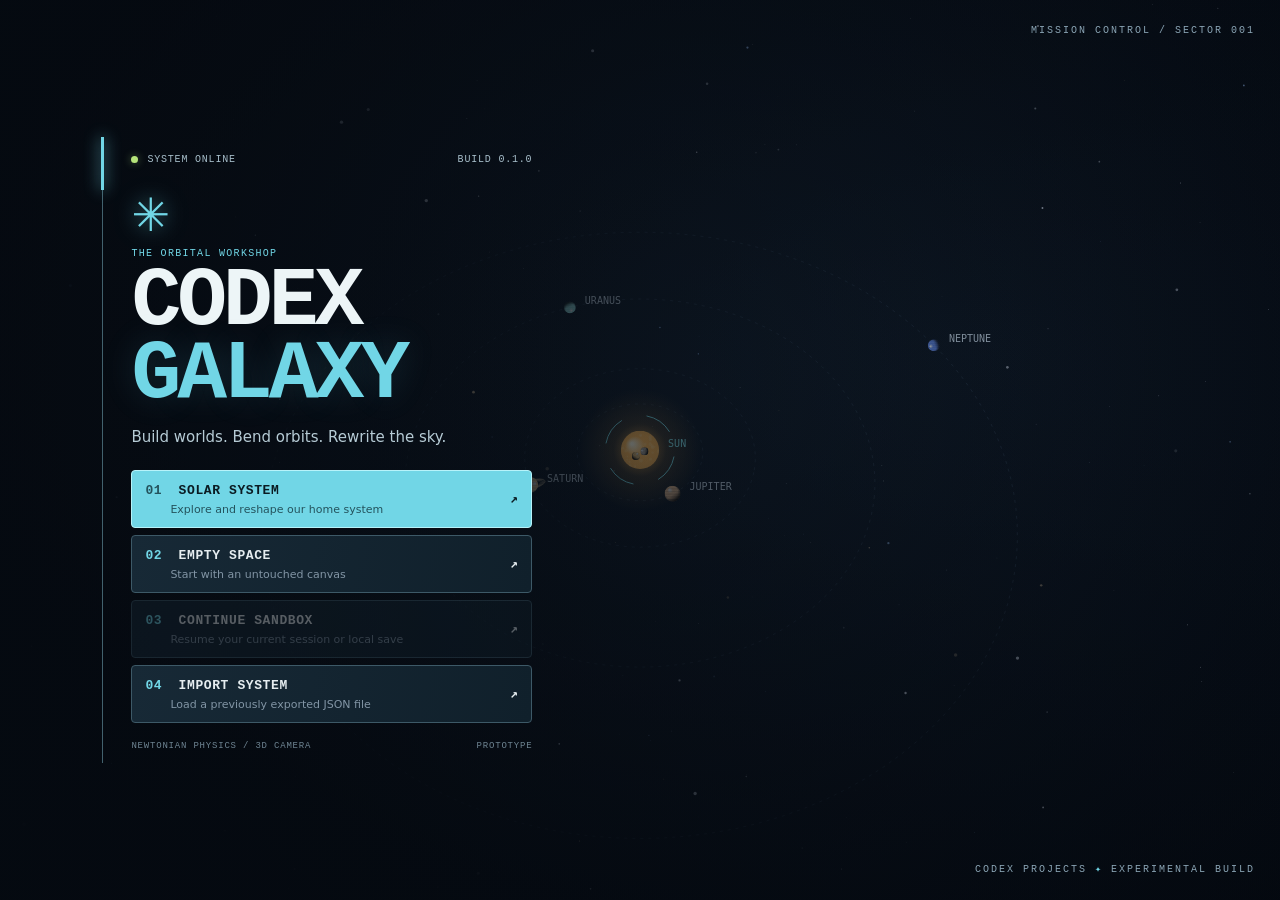
==== index.html @ a79f0681 "Add playable CODEX Galaxy v0.1.0 sandbox and static Pages entry point" ====
<!doctype html><html lang="en"><head><meta charset="utf-8"><meta name="viewport" content="width=device-width,initial-scale=1"><meta name="theme-color" content="#0a111a"><title>CODEX Galaxy — Orbital sandbox</title><link rel="stylesheet" href="style.css"></head><body>
<div id="app">
<canvas id="universe" aria-label="Interactive three-dimensional universe"></canvas>
<header class="topbar"><div class="brand"><span class="brand-mark">✳</span><div><strong>CODEX<span> GALAXY</span></strong><small>ORBITAL SANDBOX // 0.1.0</small></div></div><div class="top-mid"><span class="status-dot"></span><span id="scenarioName">SOL SYSTEM</span><span class="slash">/</span><span id="bodyCount">09 OBJECTS</span></div><div class="top-actions"><button id="saveBtn" title="Save locally">↓ <span>Save</span></button><button id="exportBtn" title="Export system">↗ <span>Export</span></button><button id="menuBtn" title="Main menu">☰</button></div></header>
<aside class="library panel" id="library"><div class="panel-head"><div><span class="eyebrow">01 // CONSTRUCTION</span><h2>Object library</h2></div><button class="icon-btn" id="collapseLibrary" title="Toggle library">−</button></div><div class="library-body"><nav class="categories" id="categories" aria-label="Object categories"></nav><div class="library-content"><div class="search"><span>⌕</span><input id="search" placeholder="Search celestial bodies" aria-label="Search objects"><button id="clearSearch" title="Clear search">×</button></div><div class="section-line"><span id="categoryTitle">ALL OBJECTS</span><span id="catalogCount"></span></div><div id="catalog" class="catalog"></div></div></div><div class="panel-foot"><span class="status-dot amber"></span> SELECT AN OBJECT TO PLACE</div></aside>
<div class="viewtools"><button id="homeView" title="Fit solar system">⌂</button><button id="gridBtn" class="active" title="Toggle orbital reference rings">◎</button><button id="trailsBtn" class="active" title="Toggle trajectory trails">〰</button><button id="labelsBtn" class="active" title="Toggle labels">Aa</button><button id="scaleBtn" title="Switch visual / physical sizes">◉</button></div>
<aside class="inspector panel" id="inspector"><div class="panel-head"><div><span class="eyebrow">02 // TELEMETRY</span><h2>Object inspector</h2></div><button id="closeInspector" class="icon-btn" title="Toggle inspector">−</button></div><div id="inspectorBody"></div><div class="object-list-head"><span>SCENE OBJECTS</span><span id="listCount">09</span></div><div id="objectList" class="object-list"></div></aside>
<div id="placement" class="placement" hidden><span class="status-dot amber"></span><div><strong id="placementTitle">Place object</strong><small>Click the orbital plane · Esc to cancel</small></div><label>Velocity <select id="velocityMode"><option value="orbit">Circular orbit</option><option value="stationary">Stationary</option><option value="relative">Primary velocity</option></select></label><button id="cancelPlace">×</button></div>
<div class="scene-hint"><span class="crosshair">⌖</span> <span id="cameraReadout">CAM / 65 AU</span><span class="slash">/</span> Drag to orbit · Shift+drag to pan · Scroll to zoom</div>
<footer class="timebar panel"><div class="mission"><span class="eyebrow">SIMULATION CLOCK</span><strong id="clock">DAY 0000.00</strong><small id="simStatus">● PAUSED</small></div><div class="time-controls"><button id="pauseBtn" class="play" title="Play or pause (Space)">▶</button><button id="slower" title="Reduce time warp">«</button><div class="warp-display"><small>TIME WARP</small><strong id="warpReadout">10×</strong></div><button id="faster" title="Increase time warp">»</button><div id="warpButtons" class="warp-buttons"></div></div><div class="time-extra"><button id="resetBtn" title="Reset simulation">↺ Reset</button><small id="stepInfo">NEWTONIAN / N-BODY</small></div></footer>
<div id="toast" class="toast" role="status" hidden></div>
<div id="mainMenu" class="overlay"><div class="menu-decor">MISSION CONTROL / SECTOR 001</div><main class="start-card"><div class="start-top"><span class="status-dot"></span> SYSTEM ONLINE <span>BUILD 0.1.0</span></div><div class="start-logo">✳</div><p class="eyebrow">THE ORBITAL WORKSHOP</p><h1>CODEX<br><span>GALAXY</span></h1><p class="tagline">Build worlds. Bend orbits. Rewrite the sky.</p><div class="start-options"><button id="startSolar" class="launch"><span><b>01</b> SOLAR SYSTEM<small>Explore and reshape our home system</small></span><span>↗</span></button><button id="startEmpty"><span><b>02</b> EMPTY SPACE<small>Start with an untouched canvas</small></span><span>↗</span></button><button id="resumeBtn" disabled><span><b>03</b> CONTINUE SANDBOX<small>Resume your current session or local save</small></span><span>↗</span></button><button id="importBtn"><span><b>04</b> IMPORT SYSTEM<small>Load a previously exported JSON file</small></span><span>↗</span></button></div><div class="start-bottom"><span>NEWTONIAN PHYSICS / 3D CAMERA</span><span>PROTOTYPE</span></div></main><div class="menu-footer">CODEX PROJECTS <span>✦</span> EXPERIMENTAL BUILD</div></div>
<div id="loading" class="overlay loading" hidden><div class="loading-card"><span class="eyebrow">CODEX GALAXY / INITIALIZATION</span><h2 id="loadingTitle">Preparing universe</h2><div class="loading-track"><div id="loadingFill"></div></div><div class="loading-meta"><span id="loadingStatus">INITIALIZING</span><strong id="loadingPercent">0%</strong></div></div></div>
<input id="importFile" type="file" accept="application/json,.json" hidden>
</div><script src="physics.js"></script><script src="app.js"></script></body></html>
---- style.css ----
:root{color-scheme:dark;--bg:#080e16;--panel:#101924f2;--edge:#344552;--muted:#8295a5;--text:#e6edf0;--cyan:#71d6e6;--amber:#f6bc64;--green:#b5e47a;--mono:ui-monospace,SFMono-Regular,Consolas,'Liberation Mono',monospace;--sans:Inter,system-ui,-apple-system,BlinkMacSystemFont,'Segoe UI',sans-serif}*{box-sizing:border-box}html,body,#app{width:100%;height:100%;margin:0;overflow:hidden}body{background:var(--bg);color:var(--text);font:13px var(--sans)}button,input,select{font:inherit;color:inherit}button{background:#182530;border:1px solid #3b4e5d;border-radius:4px;cursor:pointer;transition:background .15s,border-color .15s,color .15s}button:hover:not(:disabled){background:#263e4b;border-color:var(--cyan);color:#fff}button:focus-visible,input:focus-visible,select:focus-visible{outline:2px solid var(--cyan);outline-offset:2px}button:disabled{opacity:.36;cursor:not-allowed}button.active{color:var(--cyan);border-color:#4c9ba9;background:#18363e}input,select{background:#0a121b;border:1px solid #334552;border-radius:3px;min-width:0}input{padding:8px}select{padding:6px}small{color:var(--muted)}[hidden]{display:none!important}#universe{position:absolute;inset:0;width:100%;height:100%;touch-action:none;cursor:grab}#universe.dragging{cursor:grabbing}#universe.placing{cursor:crosshair}.topbar{height:65px;position:absolute;inset:0 0 auto;display:flex;align-items:center;justify-content:space-between;padding:0 21px;background:linear-gradient(180deg,#101b28,#0c1520f5);border-bottom:1px solid var(--edge);z-index:3;gap:16px}.brand{display:flex;gap:12px;align-items:center;white-space:nowrap}.brand-mark{font-size:32px;color:var(--cyan);text-shadow:0 0 18px #66d9e780;line-height:1}.brand strong{font:800 19px var(--mono);letter-spacing:1.3px}.brand strong span{color:var(--cyan)}.brand small{display:block;font:9px var(--mono);letter-spacing:1.6px;margin-top:3px}.top-mid,.top-actions{display:flex;align-items:center;gap:12px}.top-mid{font:11px var(--mono);letter-spacing:.9px;color:#b7c8d4}.top-actions button{padding:9px 13px;font:11px var(--mono);text-transform:uppercase}.status-dot{width:7px;height:7px;border-radius:50%;background:var(--green);box-shadow:0 0 8px #b5e47a70;display:inline-block;flex:none}.status-dot.amber{background:var(--amber);box-shadow:0 0 8px #f6bc6470}.slash{color:#536878}.panel{background:var(--panel);border:1px solid var(--edge);box-shadow:0 12px 30px #0005;border-radius:5px;backdrop-filter:blur(12px)}.library,.inspector{position:absolute;top:79px;bottom:118px;display:flex;flex-direction:column;z-index:2;overflow:hidden}.library{left:14px;width:318px}.inspector{right:14px;width:250px}.panel-head{display:flex;justify-content:space-between;align-items:center;padding:13px 13px 11px;border-bottom:1px solid var(--edge);background:linear-gradient(110deg,#1d2b37,#111c28)}.eyebrow{font:10px var(--mono);letter-spacing:1.3px;color:var(--cyan)}h2{font-size:17px;line-height:1.2;margin:5px 0 0;font-weight:650}.icon-btn{width:26px;height:26px;font-size:18px;color:#b5c7cf}.library-body{display:flex;min-height:0;flex:1}.categories{width:48px;flex:none;display:flex;flex-direction:column;gap:3px;background:#0a121b;border-right:1px solid #344552;padding:7px 4px}.category{width:39px;height:43px;position:relative;display:grid;place-items:center;font-size:21px;color:#a4b2bc;background:repeating-linear-gradient(0deg,#14202a,#14202a 2px,#16232d 3px);border-color:#293d4a}.category.active{color:#111d24;background:var(--cyan);border-color:#b9f3fa;box-shadow:0 0 12px #6dd5e330}.library-content{flex:1;min-width:0;display:flex;flex-direction:column;padding:9px}.search{display:flex;align-items:center;gap:4px;padding:0 7px;background:#0b131d;border:1px solid #3b505d;border-radius:3px;color:#a6bbc7}.search input{flex:1;border:0;background:none;padding:9px 0;font-size:11px}.search input:focus-visible{outline:0}.search button{background:none;border:0;padding:0;color:#9eb1bd;font-size:18px}.section-line,.object-list-head{display:flex;justify-content:space-between;align-items:center;font:10px var(--mono);letter-spacing:1px;color:var(--muted);padding:13px 0 8px}.catalog{display:grid;grid-template-columns:repeat(2,minmax(0,1fr));gap:6px;overflow:auto;align-content:start;scrollbar-width:thin;scrollbar-color:#4d6978 transparent;padding-right:2px}.catalog-group{grid-column:1/-1;display:flex;align-items:center;gap:7px;font:10px var(--mono);color:#a8b9c4;text-transform:uppercase;padding:7px 0 2px}.catalog-group:after{content:'';flex:1;border-top:1px dashed #3d4c58}.tile{height:114px;display:flex;flex-direction:column;align-items:stretch;position:relative;padding:5px;background:radial-gradient(ellipse at 50% 48%,#23313d 0,#101922 62%);border:1px solid #415361;overflow:hidden;text-align:left}.tile.active{border-color:var(--amber);box-shadow:inset 0 0 0 1px #f6bc6460}.tile .tag{position:absolute;top:5px;left:5px;font:9px var(--mono);font-weight:800;letter-spacing:.4px;padding:2px 4px;color:#101921;background:var(--cyan);border-radius:1px;z-index:1}.tile[data-category="Stars"] .tag{background:var(--amber)}.tile[data-category="Small bodies"] .tag{background:#b5c0c8}.tile[data-category="Exotics"] .tag{background:#c2a6f5}.tile[data-category="Moons"] .tag{background:var(--green)}.tile canvas{height:77px;width:100%;display:block}.tile strong{font-size:11px;font-weight:600;line-height:1.2;margin-top:auto;min-height:24px;display:flex;align-items:center;padding-left:2px}.panel-foot{font:9px var(--mono);letter-spacing:.8px;color:var(--muted);border-top:1px solid var(--edge);padding:11px;display:flex;gap:8px;align-items:center}.viewtools{position:absolute;left:347px;top:80px;display:flex;gap:5px;z-index:2}.viewtools button{width:35px;height:35px;font:16px var(--mono);background:#14212ce8}.viewtools button.active{background:#17363fe8}.inspector #inspectorBody{padding:12px;min-height:160px;overflow:auto;flex-shrink:0;max-height:62%;scrollbar-width:thin}.selected-title{display:flex;align-items:center;gap:10px;margin-bottom:10px}.selected-title canvas{width:51px;height:51px;flex:none;background:#09121b;border:1px solid #2e4451;border-radius:4px}.selected-title strong{font-size:16px;display:block}.selected-title small{font:10px var(--mono);text-transform:uppercase}.field{display:flex;flex-direction:column;gap:4px;margin:8px 0}.field label,.metric small{font:9px var(--mono);letter-spacing:.7px;color:#91a5b2;text-transform:uppercase}.field input{font:12px var(--mono);width:100%;padding:7px}.metric{display:flex;justify-content:space-between;gap:4px;align-items:center;padding:7px 0;border-bottom:1px solid #273643}.metric strong{font:11px var(--mono);color:#c6dfe7}.inspector-actions{display:flex;gap:6px;margin-top:10px}.inspector-actions button{flex:1;padding:8px;font:10px var(--mono)}.danger{color:#f49b91}.object-list-head{padding:10px 12px;border-top:1px solid var(--edge);border-bottom:1px solid #283b49}.object-list{overflow:auto;min-height:0;flex:1;scrollbar-width:thin}.object-row{display:flex;align-items:center;gap:8px;text-align:left;width:100%;border:0;border-bottom:1px solid #22323f;border-radius:0;background:none;padding:8px 12px;font-size:12px}.object-row.selected{background:#1b3941;color:var(--cyan);border-left:2px solid var(--cyan);padding-left:10px}.object-row .body-dot{width:9px;height:9px;border-radius:50%;background:var(--body-color);box-shadow:0 0 6px var(--body-color)}.object-row small{margin-left:auto;font:9px var(--mono)}.empty-state{font-size:12px;line-height:1.6;color:var(--muted);padding:10px 0}.timebar{position:absolute;bottom:14px;left:14px;right:14px;min-height:82px;display:flex;align-items:center;justify-content:space-between;padding:12px 17px;gap:15px;z-index:3;background:linear-gradient(100deg,#172530f8,#0e1923f8 50%,#172530f8)}.mission{min-width:174px;display:flex;flex-direction:column;gap:4px}.mission strong{font:700 17px var(--mono);color:#e4eff2}.mission small{font:9px var(--mono);color:var(--amber)}.time-controls{display:flex;align-items:center;gap:6px}.time-controls>button{height:39px;width:35px;font-size:18px}.time-controls .play{background:var(--cyan);color:#0a1b22;border-color:#a4f2fa;width:45px;font-size:19px}.warp-display{display:flex;flex-direction:column;text-align:center;min-width:76px}.warp-display small{font:9px var(--mono);letter-spacing:1px}.warp-display strong{font:700 23px var(--mono);color:var(--cyan)}.warp-buttons{display:flex;gap:3px;margin-left:8px}.warp-buttons button{padding:7px 8px;font:10px var(--mono)}.warp-buttons button.active{background:var(--cyan);color:#0a1b22}.time-extra{display:flex;flex-direction:column;align-items:flex-end;gap:6px}.time-extra button{padding:7px 12px;font:11px var(--mono)}.time-extra small{font:9px var(--mono);text-align:right}.scene-hint{position:absolute;bottom:103px;left:347px;right:280px;color:#a3b7c5;font:10px var(--mono);display:flex;gap:8px;align-items:center;white-space:nowrap;overflow:hidden;pointer-events:none}.crosshair{font-size:17px;color:var(--cyan)}.placement{position:absolute;top:125px;left:50%;transform:translateX(-50%);z-index:4;display:flex;gap:12px;align-items:center;background:#15232fee;border:1px solid var(--amber);padding:10px;border-radius:4px;box-shadow:0 8px 30px #0008}.placement strong,.placement small{display:block;white-space:nowrap}.placement small{font:10px var(--mono);margin-top:3px}.placement label{display:flex;flex-direction:column;gap:3px;font:9px var(--mono);color:var(--muted)}.placement button{font-size:20px;padding:2px 8px}.toast{position:absolute;right:18px;bottom:108px;z-index:10;max-width:350px;background:#142831;border:1px solid var(--cyan);padding:12px 15px;border-radius:4px;box-shadow:0 8px 30px #0008}.overlay{position:absolute;inset:0;background:radial-gradient(ellipse at 76% 39%,#07121c18,#03070de8 76%),linear-gradient(90deg,#090f17ed,#0a111a35);z-index:9;display:flex;align-items:center;padding:40px 8%;overflow:auto}.start-card{width:min(430px,100%);margin:auto 0;border-left:1px solid #42616d;padding:17px 0 12px 28px;position:relative}.start-card:before{content:'';position:absolute;top:0;left:-2px;height:53px;width:3px;background:var(--cyan);box-shadow:0 0 15px #71d6e6}.start-top,.start-bottom{display:flex;align-items:center;gap:9px;font:10px var(--mono);letter-spacing:.8px;color:#a7beca}.start-top span:last-child,.start-bottom span:last-child{margin-left:auto}.start-logo{font-size:46px;line-height:1;color:var(--cyan);text-shadow:0 0 22px #6dd5e3a0;margin-top:27px}.start-card .eyebrow{margin:10px 0 3px}.start-card h1{font:900 clamp(48px,7vw,83px)/.88 var(--mono);letter-spacing:-4px;margin:7px 0 16px;color:#edf5f7}.start-card h1 span{color:var(--cyan);text-shadow:0 0 34px #68cbd82a}.tagline{color:#b6cbd5;font-size:15px;margin:0 0 24px}.start-options{display:grid;gap:7px}.start-options button{display:flex;justify-content:space-between;text-align:left;align-items:center;min-height:58px;padding:10px 13px;background:linear-gradient(100deg,#172936,#10202b);border-color:#3d5967;font:700 13px var(--mono);letter-spacing:.6px}.start-options b{color:var(--cyan);margin-right:8px}.start-options small{display:block;margin:5px 0 0 25px;font:11px var(--sans);letter-spacing:0}.start-options .launch{background:var(--cyan);border-color:#b7f3fa;color:#0a1b22}.start-options .launch b,.start-options .launch small{color:#24535d}.start-options .launch:hover{background:#a0e8ef;color:#0a1b22}.start-bottom{margin-top:18px;color:#6f8593;font-size:9px}.menu-decor,.menu-footer{position:absolute;right:25px;font:10px var(--mono);letter-spacing:2px;color:#8aa4b4}.menu-decor{top:25px}.menu-footer{bottom:25px}.menu-footer span{color:var(--cyan)}.loading{justify-content:center;background:#080f18f5;padding:25px;z-index:11}.loading-card{width:min(480px,100%);border:1px solid #36515e;background:#14202c;padding:25px}.loading-card h2{font:700 25px var(--mono);margin:12px 0 25px}.loading-track{height:14px;background:#080f16;border:1px solid #39545f;padding:2px}.loading-track div{height:100%;width:0;background:repeating-linear-gradient(90deg,var(--cyan) 0 8px,#20474e 8px 10px);transition:width .15s}.loading-meta{display:flex;justify-content:space-between;margin-top:10px;font:11px var(--mono);color:var(--cyan)}.library.collapsed{width:48px;bottom:auto}.library.collapsed .panel-head,.library.collapsed .library-content,.library.collapsed .panel-foot{display:none}.library.collapsed .categories{width:48px}.inspector.collapsed{bottom:auto}.inspector.collapsed #inspectorBody,.inspector.collapsed .object-list-head,.inspector.collapsed .object-list{display:none}.library.collapsed~.viewtools{left:74px}.library.collapsed~.scene-hint{left:74px}@media(max-width:1100px){.library{width:270px}.inspector{width:220px}.viewtools,.scene-hint{left:298px}.scene-hint{right:240px}.warp-buttons button{padding:7px 5px}.top-mid{display:none}.timebar{gap:8px;padding:10px}.mission{min-width:130px}.time-extra small{display:none}}@media(max-width:760px){.topbar{height:54px;padding:0 10px}.brand strong{font-size:14px}.brand small{font-size:8px}.brand-mark{font-size:25px}.top-actions{gap:4px}.top-actions button{padding:8px}.top-actions button span{display:none}.library,.inspector{top:62px;bottom:129px}.library{left:6px;width:210px}.categories{width:38px;padding:5px 2px}.category{width:32px;height:35px;font-size:17px}.library-content{padding:6px}.tile{height:91px}.tile canvas{height:56px}.tile strong{font-size:10px}.inspector{right:6px;width:180px}.panel-head{padding:8px}.panel-head h2{font-size:13px}.eyebrow{font-size:8px}.viewtools{left:222px;top:62px;flex-direction:column}.scene-hint{left:10px;right:10px;bottom:112px;font-size:9px}.timebar{bottom:6px;left:6px;right:6px;display:grid;grid-template-columns:1fr auto;min-height:100px;padding:8px;gap:5px}.mission{grid-row:1;min-width:0}.mission strong{font-size:13px}.mission .eyebrow,.mission small{font-size:8px}.time-controls{grid-row:2;grid-column:1/-1;gap:5px;justify-content:center}.time-extra{grid-row:1;grid-column:2}.warp-buttons{margin-left:2px}.warp-buttons button{padding:5px;font-size:9px}.time-controls>button{height:30px;width:28px}.time-controls .play{width:35px}.warp-display{min-width:48px}.warp-display strong{font-size:17px}.placement{top:105px;max-width:94vw;gap:6px}.placement small{white-space:normal}.placement label{max-width:105px}.placement select{width:100%}.overlay{padding:30px 6%}.menu-decor,.menu-footer{display:none}.start-card{padding-left:17px}.library.collapsed{width:38px}.library.collapsed .categories{width:38px}.library.collapsed~.viewtools{left:50px}.library.collapsed~.scene-hint{left:10px}}@media(max-height:650px){.start-logo{margin-top:12px;font-size:30px}.start-card h1{font-size:54px}.tagline{margin-bottom:12px}.start-options button{min-height:45px;padding:6px 10px}.start-bottom{margin-top:9px}.overlay{padding-top:15px;padding-bottom:15px}}

.advanced{margin-top:12px;border-top:1px solid #344552;padding-top:10px}.advanced summary{font:10px var(--mono);color:var(--cyan);cursor:pointer;letter-spacing:.6px}.advanced[open] summary{margin-bottom:8px}#app:has(#mainMenu:not([hidden]))>.topbar,#app:has(#mainMenu:not([hidden]))>.panel,#app:has(#mainMenu:not([hidden]))>.viewtools,#app:has(#mainMenu:not([hidden]))>.scene-hint{visibility:hidden}#mainMenu{background:radial-gradient(ellipse at 76% 39%,#07121c10,#03070da8 76%),linear-gradient(90deg,#090f17ed,#0a111a10)}
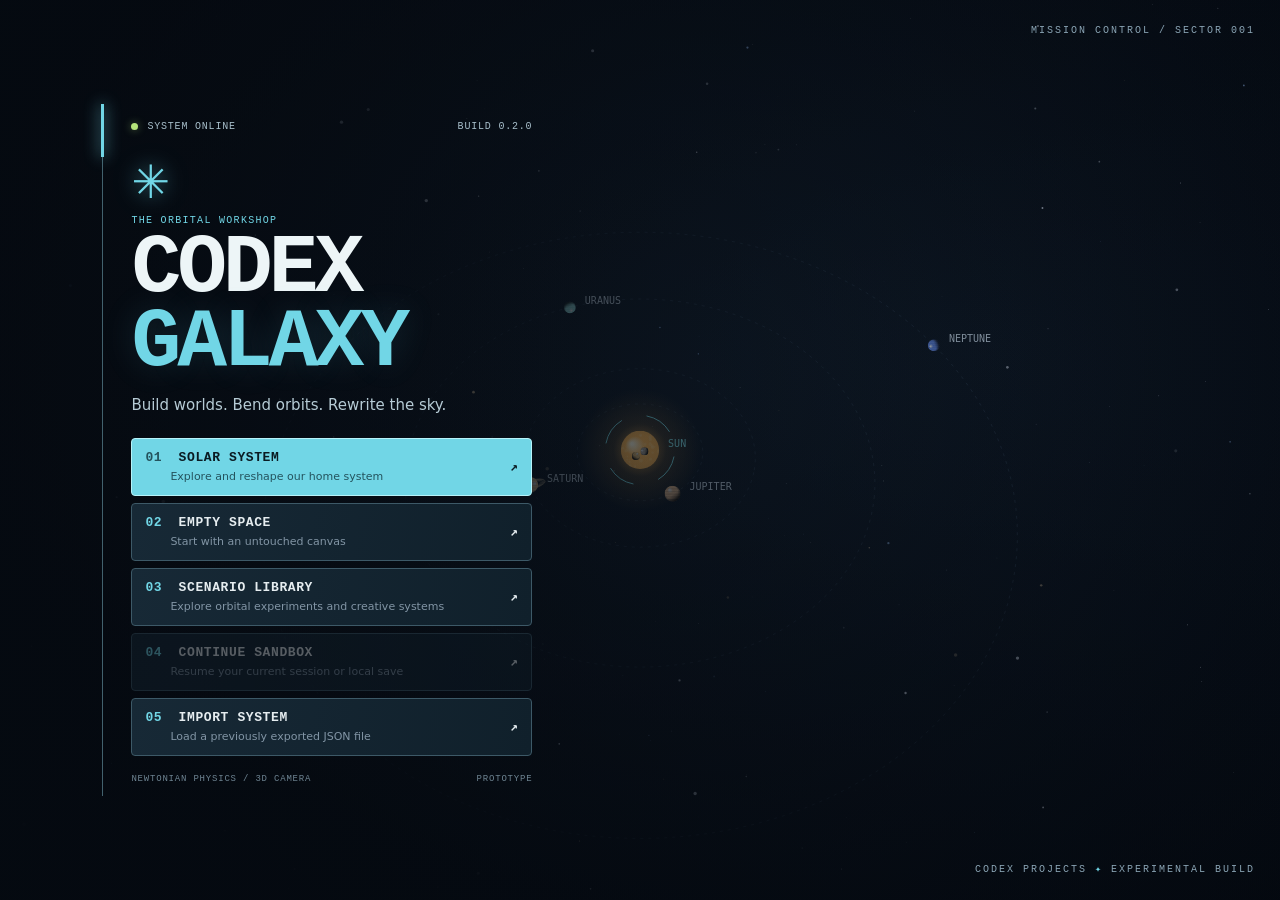
==== commit 5bc5c9b4: "Add deterministic orbital scenario library and preset-aware reset" ====
--- a/index.html
+++ b/index.html
@@ -1,15 +1,15 @@
 <!doctype html><html lang="en"><head><meta charset="utf-8"><meta name="viewport" content="width=device-width,initial-scale=1"><meta name="theme-color" content="#0a111a"><title>CODEX Galaxy — Orbital sandbox</title><link rel="stylesheet" href="style.css"></head><body>
 <div id="app">
 <canvas id="universe" aria-label="Interactive three-dimensional universe"></canvas>
-<header class="topbar"><div class="brand"><span class="brand-mark">✳</span><div><strong>CODEX<span> GALAXY</span></strong><small>ORBITAL SANDBOX // 0.1.0</small></div></div><div class="top-mid"><span class="status-dot"></span><span id="scenarioName">SOL SYSTEM</span><span class="slash">/</span><span id="bodyCount">09 OBJECTS</span></div><div class="top-actions"><button id="saveBtn" title="Save locally">↓ <span>Save</span></button><button id="exportBtn" title="Export system">↗ <span>Export</span></button><button id="menuBtn" title="Main menu">☰</button></div></header>
+<header class="topbar"><div class="brand"><span class="brand-mark">✳</span><div><strong>CODEX<span> GALAXY</span></strong><small>ORBITAL SANDBOX // 0.2.0</small></div></div><div class="top-mid"><span class="status-dot"></span><span id="scenarioName">SOL SYSTEM</span><span class="slash">/</span><span id="bodyCount">09 OBJECTS</span></div><div class="top-actions"><button id="saveBtn" title="Save locally">↓ <span>Save</span></button><button id="exportBtn" title="Export system">↗ <span>Export</span></button><button id="menuBtn" title="Main menu">☰</button></div></header>
 <aside class="library panel" id="library"><div class="panel-head"><div><span class="eyebrow">01 // CONSTRUCTION</span><h2>Object library</h2></div><button class="icon-btn" id="collapseLibrary" title="Toggle library">−</button></div><div class="library-body"><nav class="categories" id="categories" aria-label="Object categories"></nav><div class="library-content"><div class="search"><span>⌕</span><input id="search" placeholder="Search celestial bodies" aria-label="Search objects"><button id="clearSearch" title="Clear search">×</button></div><div class="section-line"><span id="categoryTitle">ALL OBJECTS</span><span id="catalogCount"></span></div><div id="catalog" class="catalog"></div></div></div><div class="panel-foot"><span class="status-dot amber"></span> SELECT AN OBJECT TO PLACE</div></aside>
-<div class="viewtools"><button id="homeView" title="Fit solar system">⌂</button><button id="gridBtn" class="active" title="Toggle orbital reference rings">◎</button><button id="trailsBtn" class="active" title="Toggle trajectory trails">〰</button><button id="labelsBtn" class="active" title="Toggle labels">Aa</button><button id="scaleBtn" title="Switch visual / physical sizes">◉</button></div>
+<div class="viewtools"><button id="homeView" title="Fit current system">⌂</button><button id="gridBtn" class="active" title="Toggle orbital reference rings">◎</button><button id="trailsBtn" class="active" title="Toggle trajectory trails">〰</button><button id="labelsBtn" class="active" title="Toggle labels">Aa</button><button id="scaleBtn" title="Switch visual / physical sizes">◉</button></div>
 <aside class="inspector panel" id="inspector"><div class="panel-head"><div><span class="eyebrow">02 // TELEMETRY</span><h2>Object inspector</h2></div><button id="closeInspector" class="icon-btn" title="Toggle inspector">−</button></div><div id="inspectorBody"></div><div class="object-list-head"><span>SCENE OBJECTS</span><span id="listCount">09</span></div><div id="objectList" class="object-list"></div></aside>
 <div id="placement" class="placement" hidden><span class="status-dot amber"></span><div><strong id="placementTitle">Place object</strong><small>Click the orbital plane · Esc to cancel</small></div><label>Velocity <select id="velocityMode"><option value="orbit">Circular orbit</option><option value="stationary">Stationary</option><option value="relative">Primary velocity</option></select></label><button id="cancelPlace">×</button></div>
 <div class="scene-hint"><span class="crosshair">⌖</span> <span id="cameraReadout">CAM / 65 AU</span><span class="slash">/</span> Drag to orbit · Shift+drag to pan · Scroll to zoom</div>
 <footer class="timebar panel"><div class="mission"><span class="eyebrow">SIMULATION CLOCK</span><strong id="clock">DAY 0000.00</strong><small id="simStatus">● PAUSED</small></div><div class="time-controls"><button id="pauseBtn" class="play" title="Play or pause (Space)">▶</button><button id="slower" title="Reduce time warp">«</button><div class="warp-display"><small>TIME WARP</small><strong id="warpReadout">10×</strong></div><button id="faster" title="Increase time warp">»</button><div id="warpButtons" class="warp-buttons"></div></div><div class="time-extra"><button id="resetBtn" title="Reset simulation">↺ Reset</button><small id="stepInfo">NEWTONIAN / N-BODY</small></div></footer>
 <div id="toast" class="toast" role="status" hidden></div>
-<div id="mainMenu" class="overlay"><div class="menu-decor">MISSION CONTROL / SECTOR 001</div><main class="start-card"><div class="start-top"><span class="status-dot"></span> SYSTEM ONLINE <span>BUILD 0.1.0</span></div><div class="start-logo">✳</div><p class="eyebrow">THE ORBITAL WORKSHOP</p><h1>CODEX<br><span>GALAXY</span></h1><p class="tagline">Build worlds. Bend orbits. Rewrite the sky.</p><div class="start-options"><button id="startSolar" class="launch"><span><b>01</b> SOLAR SYSTEM<small>Explore and reshape our home system</small></span><span>↗</span></button><button id="startEmpty"><span><b>02</b> EMPTY SPACE<small>Start with an untouched canvas</small></span><span>↗</span></button><button id="resumeBtn" disabled><span><b>03</b> CONTINUE SANDBOX<small>Resume your current session or local save</small></span><span>↗</span></button><button id="importBtn"><span><b>04</b> IMPORT SYSTEM<small>Load a previously exported JSON file</small></span><span>↗</span></button></div><div class="start-bottom"><span>NEWTONIAN PHYSICS / 3D CAMERA</span><span>PROTOTYPE</span></div></main><div class="menu-footer">CODEX PROJECTS <span>✦</span> EXPERIMENTAL BUILD</div></div>
+<div id="mainMenu" class="overlay"><div class="menu-decor">MISSION CONTROL / SECTOR 001</div><main class="start-card" id="homeMenu"><div class="start-top"><span class="status-dot"></span> SYSTEM ONLINE <span>BUILD 0.2.0</span></div><div class="start-logo">✳</div><p class="eyebrow">THE ORBITAL WORKSHOP</p><h1>CODEX<br><span>GALAXY</span></h1><p class="tagline">Build worlds. Bend orbits. Rewrite the sky.</p><div class="start-options"><button id="startSolar" class="launch"><span><b>01</b> SOLAR SYSTEM<small>Explore and reshape our home system</small></span><span>↗</span></button><button id="startEmpty"><span><b>02</b> EMPTY SPACE<small>Start with an untouched canvas</small></span><span>↗</span></button><button id="browsePresets"><span><b>03</b> SCENARIO LIBRARY<small>Explore orbital experiments and creative systems</small></span><span>↗</span></button><button id="resumeBtn" disabled><span><b>04</b> CONTINUE SANDBOX<small>Resume your current session or local save</small></span><span>↗</span></button><button id="importBtn"><span><b>05</b> IMPORT SYSTEM<small>Load a previously exported JSON file</small></span><span>↗</span></button></div><div class="start-bottom"><span>NEWTONIAN PHYSICS / 3D CAMERA</span><span>PROTOTYPE</span></div></main><main class="start-card preset-card" id="presetMenu" hidden><div class="start-top"><span class="status-dot"></span> MISSION CONTROL <span>SCENARIO LIBRARY</span></div><div class="preset-heading"><div><p class="eyebrow">03 // ORBITAL EXPERIMENTS</p><h2>Choose a universe</h2></div><button id="backPresets">← Back</button></div><p class="tagline">Start from a reproducible setup, then change anything.</p><div id="presetList" class="preset-list"></div><div class="start-bottom"><span>ALL BODIES INTERACT</span><span>NEWTONIAN / N-BODY</span></div></main><div class="menu-footer">CODEX PROJECTS <span>✦</span> EXPERIMENTAL BUILD</div></div>
 <div id="loading" class="overlay loading" hidden><div class="loading-card"><span class="eyebrow">CODEX GALAXY / INITIALIZATION</span><h2 id="loadingTitle">Preparing universe</h2><div class="loading-track"><div id="loadingFill"></div></div><div class="loading-meta"><span id="loadingStatus">INITIALIZING</span><strong id="loadingPercent">0%</strong></div></div></div>
 <input id="importFile" type="file" accept="application/json,.json" hidden>
-</div><script src="physics.js"></script><script src="app.js"></script></body></html>
+</div><script src="physics.js"></script><script src="presets.js"></script><script src="app.js"></script></body></html>
--- a/style.css
+++ b/style.css
@@ -1,3 +1,6 @@
 :root{color-scheme:dark;--bg:#080e16;--panel:#101924f2;--edge:#344552;--muted:#8295a5;--text:#e6edf0;--cyan:#71d6e6;--amber:#f6bc64;--green:#b5e47a;--mono:ui-monospace,SFMono-Regular,Consolas,'Liberation Mono',monospace;--sans:Inter,system-ui,-apple-system,BlinkMacSystemFont,'Segoe UI',sans-serif}*{box-sizing:border-box}html,body,#app{width:100%;height:100%;margin:0;overflow:hidden}body{background:var(--bg);color:var(--text);font:13px var(--sans)}button,input,select{font:inherit;color:inherit}button{background:#182530;border:1px solid #3b4e5d;border-radius:4px;cursor:pointer;transition:background .15s,border-color .15s,color .15s}button:hover:not(:disabled){background:#263e4b;border-color:var(--cyan);color:#fff}button:focus-visible,input:focus-visible,select:focus-visible{outline:2px solid var(--cyan);outline-offset:2px}button:disabled{opacity:.36;cursor:not-allowed}button.active{color:var(--cyan);border-color:#4c9ba9;background:#18363e}input,select{background:#0a121b;border:1px solid #334552;border-radius:3px;min-width:0}input{padding:8px}select{padding:6px}small{color:var(--muted)}[hidden]{display:none!important}#universe{position:absolute;inset:0;width:100%;height:100%;touch-action:none;cursor:grab}#universe.dragging{cursor:grabbing}#universe.placing{cursor:crosshair}.topbar{height:65px;position:absolute;inset:0 0 auto;display:flex;align-items:center;justify-content:space-between;padding:0 21px;background:linear-gradient(180deg,#101b28,#0c1520f5);border-bottom:1px solid var(--edge);z-index:3;gap:16px}.brand{display:flex;gap:12px;align-items:center;white-space:nowrap}.brand-mark{font-size:32px;color:var(--cyan);text-shadow:0 0 18px #66d9e780;line-height:1}.brand strong{font:800 19px var(--mono);letter-spacing:1.3px}.brand strong span{color:var(--cyan)}.brand small{display:block;font:9px var(--mono);letter-spacing:1.6px;margin-top:3px}.top-mid,.top-actions{display:flex;align-items:center;gap:12px}.top-mid{font:11px var(--mono);letter-spacing:.9px;color:#b7c8d4}.top-actions button{padding:9px 13px;font:11px var(--mono);text-transform:uppercase}.status-dot{width:7px;height:7px;border-radius:50%;background:var(--green);box-shadow:0 0 8px #b5e47a70;display:inline-block;flex:none}.status-dot.amber{background:var(--amber);box-shadow:0 0 8px #f6bc6470}.slash{color:#536878}.panel{background:var(--panel);border:1px solid var(--edge);box-shadow:0 12px 30px #0005;border-radius:5px;backdrop-filter:blur(12px)}.library,.inspector{position:absolute;top:79px;bottom:118px;display:flex;flex-direction:column;z-index:2;overflow:hidden}.library{left:14px;width:318px}.inspector{right:14px;width:250px}.panel-head{display:flex;justify-content:space-between;align-items:center;padding:13px 13px 11px;border-bottom:1px solid var(--edge);background:linear-gradient(110deg,#1d2b37,#111c28)}.eyebrow{font:10px var(--mono);letter-spacing:1.3px;color:var(--cyan)}h2{font-size:17px;line-height:1.2;margin:5px 0 0;font-weight:650}.icon-btn{width:26px;height:26px;font-size:18px;color:#b5c7cf}.library-body{display:flex;min-height:0;flex:1}.categories{width:48px;flex:none;display:flex;flex-direction:column;gap:3px;background:#0a121b;border-right:1px solid #344552;padding:7px 4px}.category{width:39px;height:43px;position:relative;display:grid;place-items:center;font-size:21px;color:#a4b2bc;background:repeating-linear-gradient(0deg,#14202a,#14202a 2px,#16232d 3px);border-color:#293d4a}.category.active{color:#111d24;background:var(--cyan);border-color:#b9f3fa;box-shadow:0 0 12px #6dd5e330}.library-content{flex:1;min-width:0;display:flex;flex-direction:column;padding:9px}.search{display:flex;align-items:center;gap:4px;padding:0 7px;background:#0b131d;border:1px solid #3b505d;border-radius:3px;color:#a6bbc7}.search input{flex:1;border:0;background:none;padding:9px 0;font-size:11px}.search input:focus-visible{outline:0}.search button{background:none;border:0;padding:0;color:#9eb1bd;font-size:18px}.section-line,.object-list-head{display:flex;justify-content:space-between;align-items:center;font:10px var(--mono);letter-spacing:1px;color:var(--muted);padding:13px 0 8px}.catalog{display:grid;grid-template-columns:repeat(2,minmax(0,1fr));gap:6px;overflow:auto;align-content:start;scrollbar-width:thin;scrollbar-color:#4d6978 transparent;padding-right:2px}.catalog-group{grid-column:1/-1;display:flex;align-items:center;gap:7px;font:10px var(--mono);color:#a8b9c4;text-transform:uppercase;padding:7px 0 2px}.catalog-group:after{content:'';flex:1;border-top:1px dashed #3d4c58}.tile{height:114px;display:flex;flex-direction:column;align-items:stretch;position:relative;padding:5px;background:radial-gradient(ellipse at 50% 48%,#23313d 0,#101922 62%);border:1px solid #415361;overflow:hidden;text-align:left}.tile.active{border-color:var(--amber);box-shadow:inset 0 0 0 1px #f6bc6460}.tile .tag{position:absolute;top:5px;left:5px;font:9px var(--mono);font-weight:800;letter-spacing:.4px;padding:2px 4px;color:#101921;background:var(--cyan);border-radius:1px;z-index:1}.tile[data-category="Stars"] .tag{background:var(--amber)}.tile[data-category="Small bodies"] .tag{background:#b5c0c8}.tile[data-category="Exotics"] .tag{background:#c2a6f5}.tile[data-category="Moons"] .tag{background:var(--green)}.tile canvas{height:77px;width:100%;display:block}.tile strong{font-size:11px;font-weight:600;line-height:1.2;margin-top:auto;min-height:24px;display:flex;align-items:center;padding-left:2px}.panel-foot{font:9px var(--mono);letter-spacing:.8px;color:var(--muted);border-top:1px solid var(--edge);padding:11px;display:flex;gap:8px;align-items:center}.viewtools{position:absolute;left:347px;top:80px;display:flex;gap:5px;z-index:2}.viewtools button{width:35px;height:35px;font:16px var(--mono);background:#14212ce8}.viewtools button.active{background:#17363fe8}.inspector #inspectorBody{padding:12px;min-height:160px;overflow:auto;flex-shrink:0;max-height:62%;scrollbar-width:thin}.selected-title{display:flex;align-items:center;gap:10px;margin-bottom:10px}.selected-title canvas{width:51px;height:51px;flex:none;background:#09121b;border:1px solid #2e4451;border-radius:4px}.selected-title strong{font-size:16px;display:block}.selected-title small{font:10px var(--mono);text-transform:uppercase}.field{display:flex;flex-direction:column;gap:4px;margin:8px 0}.field label,.metric small{font:9px var(--mono);letter-spacing:.7px;color:#91a5b2;text-transform:uppercase}.field input{font:12px var(--mono);width:100%;padding:7px}.metric{display:flex;justify-content:space-between;gap:4px;align-items:center;padding:7px 0;border-bottom:1px solid #273643}.metric strong{font:11px var(--mono);color:#c6dfe7}.inspector-actions{display:flex;gap:6px;margin-top:10px}.inspector-actions button{flex:1;padding:8px;font:10px var(--mono)}.danger{color:#f49b91}.object-list-head{padding:10px 12px;border-top:1px solid var(--edge);border-bottom:1px solid #283b49}.object-list{overflow:auto;min-height:0;flex:1;scrollbar-width:thin}.object-row{display:flex;align-items:center;gap:8px;text-align:left;width:100%;border:0;border-bottom:1px solid #22323f;border-radius:0;background:none;padding:8px 12px;font-size:12px}.object-row.selected{background:#1b3941;color:var(--cyan);border-left:2px solid var(--cyan);padding-left:10px}.object-row .body-dot{width:9px;height:9px;border-radius:50%;background:var(--body-color);box-shadow:0 0 6px var(--body-color)}.object-row small{margin-left:auto;font:9px var(--mono)}.empty-state{font-size:12px;line-height:1.6;color:var(--muted);padding:10px 0}.timebar{position:absolute;bottom:14px;left:14px;right:14px;min-height:82px;display:flex;align-items:center;justify-content:space-between;padding:12px 17px;gap:15px;z-index:3;background:linear-gradient(100deg,#172530f8,#0e1923f8 50%,#172530f8)}.mission{min-width:174px;display:flex;flex-direction:column;gap:4px}.mission strong{font:700 17px var(--mono);color:#e4eff2}.mission small{font:9px var(--mono);color:var(--amber)}.time-controls{display:flex;align-items:center;gap:6px}.time-controls>button{height:39px;width:35px;font-size:18px}.time-controls .play{background:var(--cyan);color:#0a1b22;border-color:#a4f2fa;width:45px;font-size:19px}.warp-display{display:flex;flex-direction:column;text-align:center;min-width:76px}.warp-display small{font:9px var(--mono);letter-spacing:1px}.warp-display strong{font:700 23px var(--mono);color:var(--cyan)}.warp-buttons{display:flex;gap:3px;margin-left:8px}.warp-buttons button{padding:7px 8px;font:10px var(--mono)}.warp-buttons button.active{background:var(--cyan);color:#0a1b22}.time-extra{display:flex;flex-direction:column;align-items:flex-end;gap:6px}.time-extra button{padding:7px 12px;font:11px var(--mono)}.time-extra small{font:9px var(--mono);text-align:right}.scene-hint{position:absolute;bottom:103px;left:347px;right:280px;color:#a3b7c5;font:10px var(--mono);display:flex;gap:8px;align-items:center;white-space:nowrap;overflow:hidden;pointer-events:none}.crosshair{font-size:17px;color:var(--cyan)}.placement{position:absolute;top:125px;left:50%;transform:translateX(-50%);z-index:4;display:flex;gap:12px;align-items:center;background:#15232fee;border:1px solid var(--amber);padding:10px;border-radius:4px;box-shadow:0 8px 30px #0008}.placement strong,.placement small{display:block;white-space:nowrap}.placement small{font:10px var(--mono);margin-top:3px}.placement label{display:flex;flex-direction:column;gap:3px;font:9px var(--mono);color:var(--muted)}.placement button{font-size:20px;padding:2px 8px}.toast{position:absolute;right:18px;bottom:108px;z-index:10;max-width:350px;background:#142831;border:1px solid var(--cyan);padding:12px 15px;border-radius:4px;box-shadow:0 8px 30px #0008}.overlay{position:absolute;inset:0;background:radial-gradient(ellipse at 76% 39%,#07121c18,#03070de8 76%),linear-gradient(90deg,#090f17ed,#0a111a35);z-index:9;display:flex;align-items:center;padding:40px 8%;overflow:auto}.start-card{width:min(430px,100%);margin:auto 0;border-left:1px solid #42616d;padding:17px 0 12px 28px;position:relative}.start-card:before{content:'';position:absolute;top:0;left:-2px;height:53px;width:3px;background:var(--cyan);box-shadow:0 0 15px #71d6e6}.start-top,.start-bottom{display:flex;align-items:center;gap:9px;font:10px var(--mono);letter-spacing:.8px;color:#a7beca}.start-top span:last-child,.start-bottom span:last-child{margin-left:auto}.start-logo{font-size:46px;line-height:1;color:var(--cyan);text-shadow:0 0 22px #6dd5e3a0;margin-top:27px}.start-card .eyebrow{margin:10px 0 3px}.start-card h1{font:900 clamp(48px,7vw,83px)/.88 var(--mono);letter-spacing:-4px;margin:7px 0 16px;color:#edf5f7}.start-card h1 span{color:var(--cyan);text-shadow:0 0 34px #68cbd82a}.tagline{color:#b6cbd5;font-size:15px;margin:0 0 24px}.start-options{display:grid;gap:7px}.start-options button{display:flex;justify-content:space-between;text-align:left;align-items:center;min-height:58px;padding:10px 13px;background:linear-gradient(100deg,#172936,#10202b);border-color:#3d5967;font:700 13px var(--mono);letter-spacing:.6px}.start-options b{color:var(--cyan);margin-right:8px}.start-options small{display:block;margin:5px 0 0 25px;font:11px var(--sans);letter-spacing:0}.start-options .launch{background:var(--cyan);border-color:#b7f3fa;color:#0a1b22}.start-options .launch b,.start-options .launch small{color:#24535d}.start-options .launch:hover{background:#a0e8ef;color:#0a1b22}.start-bottom{margin-top:18px;color:#6f8593;font-size:9px}.menu-decor,.menu-footer{position:absolute;right:25px;font:10px var(--mono);letter-spacing:2px;color:#8aa4b4}.menu-decor{top:25px}.menu-footer{bottom:25px}.menu-footer span{color:var(--cyan)}.loading{justify-content:center;background:#080f18f5;padding:25px;z-index:11}.loading-card{width:min(480px,100%);border:1px solid #36515e;background:#14202c;padding:25px}.loading-card h2{font:700 25px var(--mono);margin:12px 0 25px}.loading-track{height:14px;background:#080f16;border:1px solid #39545f;padding:2px}.loading-track div{height:100%;width:0;background:repeating-linear-gradient(90deg,var(--cyan) 0 8px,#20474e 8px 10px);transition:width .15s}.loading-meta{display:flex;justify-content:space-between;margin-top:10px;font:11px var(--mono);color:var(--cyan)}.library.collapsed{width:48px;bottom:auto}.library.collapsed .panel-head,.library.collapsed .library-content,.library.collapsed .panel-foot{display:none}.library.collapsed .categories{width:48px}.inspector.collapsed{bottom:auto}.inspector.collapsed #inspectorBody,.inspector.collapsed .object-list-head,.inspector.collapsed .object-list{display:none}.library.collapsed~.viewtools{left:74px}.library.collapsed~.scene-hint{left:74px}@media(max-width:1100px){.library{width:270px}.inspector{width:220px}.viewtools,.scene-hint{left:298px}.scene-hint{right:240px}.warp-buttons button{padding:7px 5px}.top-mid{display:none}.timebar{gap:8px;padding:10px}.mission{min-width:130px}.time-extra small{display:none}}@media(max-width:760px){.topbar{height:54px;padding:0 10px}.brand strong{font-size:14px}.brand small{font-size:8px}.brand-mark{font-size:25px}.top-actions{gap:4px}.top-actions button{padding:8px}.top-actions button span{display:none}.library,.inspector{top:62px;bottom:129px}.library{left:6px;width:210px}.categories{width:38px;padding:5px 2px}.category{width:32px;height:35px;font-size:17px}.library-content{padding:6px}.tile{height:91px}.tile canvas{height:56px}.tile strong{font-size:10px}.inspector{right:6px;width:180px}.panel-head{padding:8px}.panel-head h2{font-size:13px}.eyebrow{font-size:8px}.viewtools{left:222px;top:62px;flex-direction:column}.scene-hint{left:10px;right:10px;bottom:112px;font-size:9px}.timebar{bottom:6px;left:6px;right:6px;display:grid;grid-template-columns:1fr auto;min-height:100px;padding:8px;gap:5px}.mission{grid-row:1;min-width:0}.mission strong{font-size:13px}.mission .eyebrow,.mission small{font-size:8px}.time-controls{grid-row:2;grid-column:1/-1;gap:5px;justify-content:center}.time-extra{grid-row:1;grid-column:2}.warp-buttons{margin-left:2px}.warp-buttons button{padding:5px;font-size:9px}.time-controls>button{height:30px;width:28px}.time-controls .play{width:35px}.warp-display{min-width:48px}.warp-display strong{font-size:17px}.placement{top:105px;max-width:94vw;gap:6px}.placement small{white-space:normal}.placement label{max-width:105px}.placement select{width:100%}.overlay{padding:30px 6%}.menu-decor,.menu-footer{display:none}.start-card{padding-left:17px}.library.collapsed{width:38px}.library.collapsed .categories{width:38px}.library.collapsed~.viewtools{left:50px}.library.collapsed~.scene-hint{left:10px}}@media(max-height:650px){.start-logo{margin-top:12px;font-size:30px}.start-card h1{font-size:54px}.tagline{margin-bottom:12px}.start-options button{min-height:45px;padding:6px 10px}.start-bottom{margin-top:9px}.overlay{padding-top:15px;padding-bottom:15px}}
 
 .advanced{margin-top:12px;border-top:1px solid #344552;padding-top:10px}.advanced summary{font:10px var(--mono);color:var(--cyan);cursor:pointer;letter-spacing:.6px}.advanced[open] summary{margin-bottom:8px}#app:has(#mainMenu:not([hidden]))>.topbar,#app:has(#mainMenu:not([hidden]))>.panel,#app:has(#mainMenu:not([hidden]))>.viewtools,#app:has(#mainMenu:not([hidden]))>.scene-hint{visibility:hidden}#mainMenu{background:radial-gradient(ellipse at 76% 39%,#07121c10,#03070da8 76%),linear-gradient(90deg,#090f17ed,#0a111a10)}
+
+/* Scenario library */
+.preset-card{width:min(790px,100%);padding-right:6px}.preset-heading{display:flex;align-items:center;justify-content:space-between;gap:12px;margin:22px 0 8px}.preset-heading h2{font:800 clamp(23px,4vw,34px) var(--mono);color:var(--text);letter-spacing:-1px}.preset-heading button{padding:8px 12px;font:11px var(--mono);white-space:nowrap}.preset-card .tagline{margin-bottom:16px}.preset-list{display:grid;grid-template-columns:repeat(2,minmax(0,1fr));gap:8px;margin-bottom:20px}.preset-tile{display:flex;flex-direction:column;align-items:flex-start;gap:6px;text-align:left;min-height:104px;padding:12px;background:linear-gradient(115deg,#172936,#10202b);border-color:#3d5967}.preset-tile .preset-category{font:10px var(--mono);letter-spacing:.6px;color:var(--cyan)}.preset-tile strong{font:700 14px var(--mono);color:var(--text)}.preset-tile small{font:12px/1.4 var(--sans);color:#a6bac9}.preset-tile:hover{border-color:var(--cyan)}@media(max-width:600px){.preset-list{grid-template-columns:1fr}.preset-card{padding-left:16px}.preset-heading{margin-top:14px}.preset-tile{min-height:0}.preset-card .start-bottom{flex-wrap:wrap}}
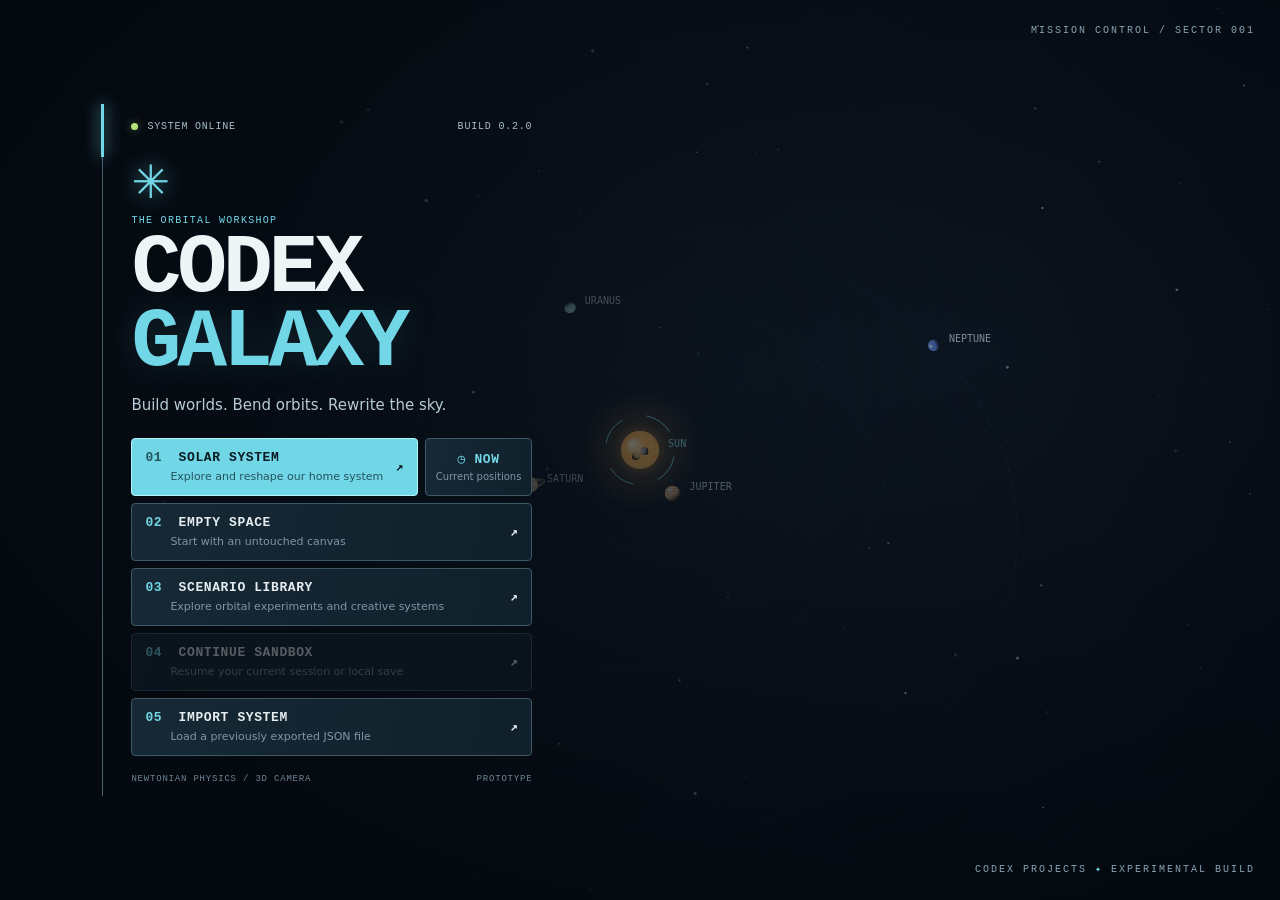
==== commit 0c32210c: "Add device-clock Solar System preset with dated planetary orbits" ====
--- a/index.html
+++ b/index.html
@@ -7,9 +7,9 @@
 <aside class="inspector panel" id="inspector"><div class="panel-head"><div><span class="eyebrow">02 // TELEMETRY</span><h2>Object inspector</h2></div><button id="closeInspector" class="icon-btn" title="Toggle inspector">−</button></div><div id="inspectorBody"></div><div class="object-list-head"><span>SCENE OBJECTS</span><span id="listCount">09</span></div><div id="objectList" class="object-list"></div></aside>
 <div id="placement" class="placement" hidden><span class="status-dot amber"></span><div><strong id="placementTitle">Place object</strong><small>Click the orbital plane · Esc to cancel</small></div><label>Velocity <select id="velocityMode"><option value="orbit">Circular orbit</option><option value="stationary">Stationary</option><option value="relative">Primary velocity</option></select></label><button id="cancelPlace">×</button></div>
 <div class="scene-hint"><span class="crosshair">⌖</span> <span id="cameraReadout">CAM / 65 AU</span><span class="slash">/</span> Drag to orbit · Shift+drag to pan · Scroll to zoom</div>
-<footer class="timebar panel"><div class="mission"><span class="eyebrow">SIMULATION CLOCK</span><strong id="clock">DAY 0000.00</strong><small id="simStatus">● PAUSED</small></div><div class="time-controls"><button id="pauseBtn" class="play" title="Play or pause (Space)">▶</button><button id="slower" title="Reduce time warp">«</button><div class="warp-display"><small>TIME WARP</small><strong id="warpReadout">10×</strong></div><button id="faster" title="Increase time warp">»</button><div id="warpButtons" class="warp-buttons"></div></div><div class="time-extra"><button id="resetBtn" title="Reset simulation">↺ Reset</button><small id="stepInfo">NEWTONIAN / N-BODY</small></div></footer>
+<footer class="timebar panel"><div class="mission"><span class="eyebrow">SIMULATION CLOCK</span><strong id="clock">DAY 0000.00</strong><small id="utcClock" hidden></small><small id="simStatus">● PAUSED</small></div><div class="time-controls"><button id="pauseBtn" class="play" title="Play or pause (Space)">▶</button><button id="slower" title="Reduce time warp">«</button><div class="warp-display"><small>TIME WARP</small><strong id="warpReadout">10×</strong></div><button id="faster" title="Increase time warp">»</button><div id="warpButtons" class="warp-buttons"></div></div><div class="time-extra"><button id="resetBtn" title="Reset simulation">↺ Reset</button><small id="stepInfo">NEWTONIAN / N-BODY</small></div></footer>
 <div id="toast" class="toast" role="status" hidden></div>
-<div id="mainMenu" class="overlay"><div class="menu-decor">MISSION CONTROL / SECTOR 001</div><main class="start-card" id="homeMenu"><div class="start-top"><span class="status-dot"></span> SYSTEM ONLINE <span>BUILD 0.2.0</span></div><div class="start-logo">✳</div><p class="eyebrow">THE ORBITAL WORKSHOP</p><h1>CODEX<br><span>GALAXY</span></h1><p class="tagline">Build worlds. Bend orbits. Rewrite the sky.</p><div class="start-options"><button id="startSolar" class="launch"><span><b>01</b> SOLAR SYSTEM<small>Explore and reshape our home system</small></span><span>↗</span></button><button id="startEmpty"><span><b>02</b> EMPTY SPACE<small>Start with an untouched canvas</small></span><span>↗</span></button><button id="browsePresets"><span><b>03</b> SCENARIO LIBRARY<small>Explore orbital experiments and creative systems</small></span><span>↗</span></button><button id="resumeBtn" disabled><span><b>04</b> CONTINUE SANDBOX<small>Resume your current session or local save</small></span><span>↗</span></button><button id="importBtn"><span><b>05</b> IMPORT SYSTEM<small>Load a previously exported JSON file</small></span><span>↗</span></button></div><div class="start-bottom"><span>NEWTONIAN PHYSICS / 3D CAMERA</span><span>PROTOTYPE</span></div></main><main class="start-card preset-card" id="presetMenu" hidden><div class="start-top"><span class="status-dot"></span> MISSION CONTROL <span>SCENARIO LIBRARY</span></div><div class="preset-heading"><div><p class="eyebrow">03 // ORBITAL EXPERIMENTS</p><h2>Choose a universe</h2></div><button id="backPresets">← Back</button></div><p class="tagline">Start from a reproducible setup, then change anything.</p><div id="presetList" class="preset-list"></div><div class="start-bottom"><span>ALL BODIES INTERACT</span><span>NEWTONIAN / N-BODY</span></div></main><div class="menu-footer">CODEX PROJECTS <span>✦</span> EXPERIMENTAL BUILD</div></div>
+<div id="mainMenu" class="overlay"><div class="menu-decor">MISSION CONTROL / SECTOR 001</div><main class="start-card" id="homeMenu"><div class="start-top"><span class="status-dot"></span> SYSTEM ONLINE <span>BUILD 0.2.0</span></div><div class="start-logo">✳</div><p class="eyebrow">THE ORBITAL WORKSHOP</p><h1>CODEX<br><span>GALAXY</span></h1><p class="tagline">Build worlds. Bend orbits. Rewrite the sky.</p><div class="start-options"><div class="solar-options"><button id="startSolar" class="launch"><span><b>01</b> SOLAR SYSTEM<small>Explore and reshape our home system</small></span><span>↗</span></button><button id="startNow" title="Initialize the eight planets at your device’s current time"><span>◷ NOW<small>Current positions</small></span></button></div><button id="startEmpty"><span><b>02</b> EMPTY SPACE<small>Start with an untouched canvas</small></span><span>↗</span></button><button id="browsePresets"><span><b>03</b> SCENARIO LIBRARY<small>Explore orbital experiments and creative systems</small></span><span>↗</span></button><button id="resumeBtn" disabled><span><b>04</b> CONTINUE SANDBOX<small>Resume your current session or local save</small></span><span>↗</span></button><button id="importBtn"><span><b>05</b> IMPORT SYSTEM<small>Load a previously exported JSON file</small></span><span>↗</span></button></div><div class="start-bottom"><span>NEWTONIAN PHYSICS / 3D CAMERA</span><span>PROTOTYPE</span></div></main><main class="start-card preset-card" id="presetMenu" hidden><div class="start-top"><span class="status-dot"></span> MISSION CONTROL <span>SCENARIO LIBRARY</span></div><div class="preset-heading"><div><p class="eyebrow">03 // ORBITAL EXPERIMENTS</p><h2>Choose a universe</h2></div><button id="backPresets">← Back</button></div><p class="tagline">Start from a reproducible setup, then change anything.</p><div id="presetList" class="preset-list"></div><div class="start-bottom"><span>ALL BODIES INTERACT</span><span>NEWTONIAN / N-BODY</span></div></main><div class="menu-footer">CODEX PROJECTS <span>✦</span> EXPERIMENTAL BUILD</div></div>
 <div id="loading" class="overlay loading" hidden><div class="loading-card"><span class="eyebrow">CODEX GALAXY / INITIALIZATION</span><h2 id="loadingTitle">Preparing universe</h2><div class="loading-track"><div id="loadingFill"></div></div><div class="loading-meta"><span id="loadingStatus">INITIALIZING</span><strong id="loadingPercent">0%</strong></div></div></div>
 <input id="importFile" type="file" accept="application/json,.json" hidden>
 </div><script src="physics.js"></script><script src="presets.js"></script><script src="app.js"></script></body></html>
--- a/style.css
+++ b/style.css
@@ -4,3 +4,6 @@
 
 /* Scenario library */
 .preset-card{width:min(790px,100%);padding-right:6px}.preset-heading{display:flex;align-items:center;justify-content:space-between;gap:12px;margin:22px 0 8px}.preset-heading h2{font:800 clamp(23px,4vw,34px) var(--mono);color:var(--text);letter-spacing:-1px}.preset-heading button{padding:8px 12px;font:11px var(--mono);white-space:nowrap}.preset-card .tagline{margin-bottom:16px}.preset-list{display:grid;grid-template-columns:repeat(2,minmax(0,1fr));gap:8px;margin-bottom:20px}.preset-tile{display:flex;flex-direction:column;align-items:flex-start;gap:6px;text-align:left;min-height:104px;padding:12px;background:linear-gradient(115deg,#172936,#10202b);border-color:#3d5967}.preset-tile .preset-category{font:10px var(--mono);letter-spacing:.6px;color:var(--cyan)}.preset-tile strong{font:700 14px var(--mono);color:var(--text)}.preset-tile small{font:12px/1.4 var(--sans);color:#a6bac9}.preset-tile:hover{border-color:var(--cyan)}@media(max-width:600px){.preset-list{grid-template-columns:1fr}.preset-card{padding-left:16px}.preset-heading{margin-top:14px}.preset-tile{min-height:0}.preset-card .start-bottom{flex-wrap:wrap}}
+
+/* Device-clock Solar System launch, alongside the classic preset. */
+.solar-options{display:grid;grid-template-columns:minmax(0,1fr) auto;gap:7px}.solar-options #startNow{color:var(--cyan);min-width:94px;justify-content:center;text-align:center;padding:8px 10px}.solar-options #startNow small{margin:4px 0 0;color:var(--muted);font-size:10px}.mission #utcClock{color:var(--cyan);white-space:nowrap;font-size:10px}@media(max-width:420px){.solar-options #startNow{min-width:76px;padding:6px}.solar-options #startNow small{font-size:9px}.mission #utcClock{font-size:8px}}
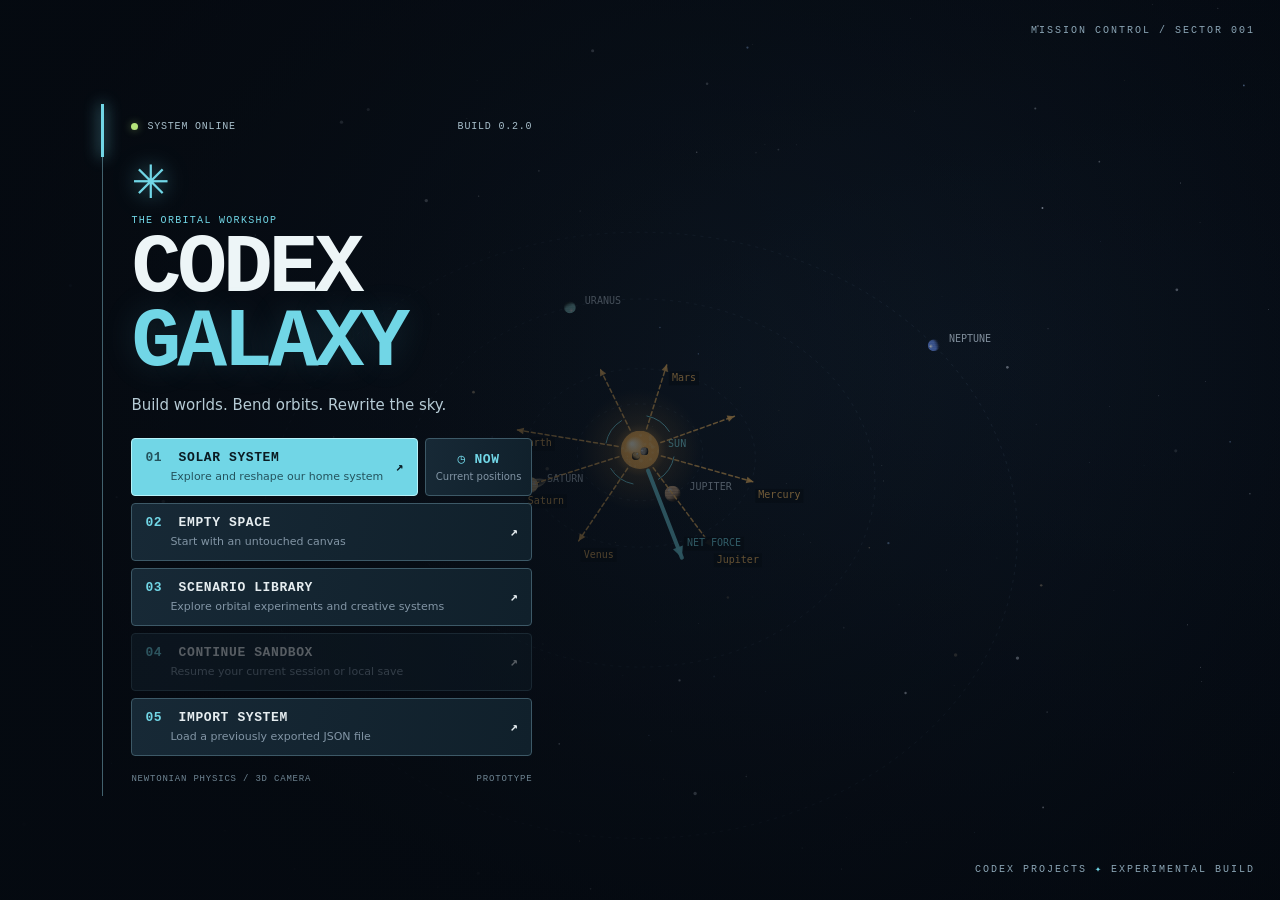
==== commit 0a06d4f8: "Add live gravitational force vectors and selected-body analysis" ====
--- a/index.html
+++ b/index.html
@@ -3,7 +3,7 @@
 <canvas id="universe" aria-label="Interactive three-dimensional universe"></canvas>
 <header class="topbar"><div class="brand"><span class="brand-mark">✳</span><div><strong>CODEX<span> GALAXY</span></strong><small>ORBITAL SANDBOX // 0.2.0</small></div></div><div class="top-mid"><span class="status-dot"></span><span id="scenarioName">SOL SYSTEM</span><span class="slash">/</span><span id="bodyCount">09 OBJECTS</span></div><div class="top-actions"><button id="saveBtn" title="Save locally">↓ <span>Save</span></button><button id="exportBtn" title="Export system">↗ <span>Export</span></button><button id="menuBtn" title="Main menu">☰</button></div></header>
 <aside class="library panel" id="library"><div class="panel-head"><div><span class="eyebrow">01 // CONSTRUCTION</span><h2>Object library</h2></div><button class="icon-btn" id="collapseLibrary" title="Toggle library">−</button></div><div class="library-body"><nav class="categories" id="categories" aria-label="Object categories"></nav><div class="library-content"><div class="search"><span>⌕</span><input id="search" placeholder="Search celestial bodies" aria-label="Search objects"><button id="clearSearch" title="Clear search">×</button></div><div class="section-line"><span id="categoryTitle">ALL OBJECTS</span><span id="catalogCount"></span></div><div id="catalog" class="catalog"></div></div></div><div class="panel-foot"><span class="status-dot amber"></span> SELECT AN OBJECT TO PLACE</div></aside>
-<div class="viewtools"><button id="homeView" title="Fit current system">⌂</button><button id="gridBtn" class="active" title="Toggle orbital reference rings">◎</button><button id="trailsBtn" class="active" title="Toggle trajectory trails">〰</button><button id="labelsBtn" class="active" title="Toggle labels">Aa</button><button id="scaleBtn" title="Switch visual / physical sizes">◉</button></div>
+<div class="viewtools"><button id="homeView" title="Fit current system">⌂</button><button id="gridBtn" class="active" title="Toggle orbital reference rings">◎</button><button id="trailsBtn" class="active" title="Toggle trajectory trails">〰</button><button id="labelsBtn" class="active" title="Toggle labels">Aa</button><button id="scaleBtn" title="Switch visual / physical sizes">◉</button><button id="forceBtn" class="active" title="Toggle gravitational force vectors" aria-label="Toggle gravitational force vectors" aria-pressed="true">↗</button></div>
 <aside class="inspector panel" id="inspector"><div class="panel-head"><div><span class="eyebrow">02 // TELEMETRY</span><h2>Object inspector</h2></div><button id="closeInspector" class="icon-btn" title="Toggle inspector">−</button></div><div id="inspectorBody"></div><div class="object-list-head"><span>SCENE OBJECTS</span><span id="listCount">09</span></div><div id="objectList" class="object-list"></div></aside>
 <div id="placement" class="placement" hidden><span class="status-dot amber"></span><div><strong id="placementTitle">Place object</strong><small>Click the orbital plane · Esc to cancel</small></div><label>Velocity <select id="velocityMode"><option value="orbit">Circular orbit</option><option value="stationary">Stationary</option><option value="relative">Primary velocity</option></select></label><button id="cancelPlace">×</button></div>
 <div class="scene-hint"><span class="crosshair">⌖</span> <span id="cameraReadout">CAM / 65 AU</span><span class="slash">/</span> Drag to orbit · Shift+drag to pan · Scroll to zoom</div>
--- a/style.css
+++ b/style.css
@@ -7,3 +7,20 @@
 
 /* Device-clock Solar System launch, alongside the classic preset. */
 .solar-options{display:grid;grid-template-columns:minmax(0,1fr) auto;gap:7px}.solar-options #startNow{color:var(--cyan);min-width:94px;justify-content:center;text-align:center;padding:8px 10px}.solar-options #startNow small{margin:4px 0 0;color:var(--muted);font-size:10px}.mission #utcClock{color:var(--cyan);white-space:nowrap;font-size:10px}@media(max-width:420px){.solar-options #startNow{min-width:76px;padding:6px}.solar-options #startNow small{font-size:9px}.mission #utcClock{font-size:8px}}
+
+/* Selected-body gravity telemetry */
+.force-panel{margin:0 0 12px;padding:0 0 8px;border-bottom:1px solid var(--edge)}
+.force-panel summary{color:var(--cyan)}
+.force-legend{display:flex;flex-wrap:wrap;gap:4px 10px;margin:8px 0;font:10px var(--mono)}
+.force-legend .net{color:var(--cyan);font-weight:700}.force-legend .source{color:var(--amber)}
+.force-panel .metric{margin:4px 0}.force-panel .metric strong{font:11px var(--mono);color:var(--cyan)}
+.force-axes{font:9px/1.6 var(--mono);color:var(--muted);overflow-wrap:anywhere;margin:4px 0 8px}
+.force-scale{display:flex;align-items:center;justify-content:space-between;gap:5px;font:10px var(--mono)}
+.force-scale select{font-size:10px;max-width:60%;padding:4px}
+.force-hint{display:block;font-size:9px;line-height:1.4;margin:7px 0}
+.force-sources{max-height:154px;overflow:auto;scrollbar-width:thin;padding-right:3px;overscroll-behavior:contain}
+.force-source{display:grid;grid-template-columns:minmax(0,1fr) auto;gap:3px 6px;padding:5px 0;border-top:1px solid #34455280;font:10px var(--mono)}
+.force-source>span{overflow:hidden;text-overflow:ellipsis;white-space:nowrap;color:var(--amber)}
+.force-source strong{font:10px var(--mono);white-space:nowrap}.force-source small{font:9px var(--mono)}
+.force-track{height:3px;background:#344552;align-self:center;border-radius:2px;overflow:hidden}.force-track i{display:block;height:100%;background:var(--amber)}
+@media(min-width:761px) and (max-width:1100px){.viewtools{flex-wrap:wrap;max-width:calc(100% - 535px)}}
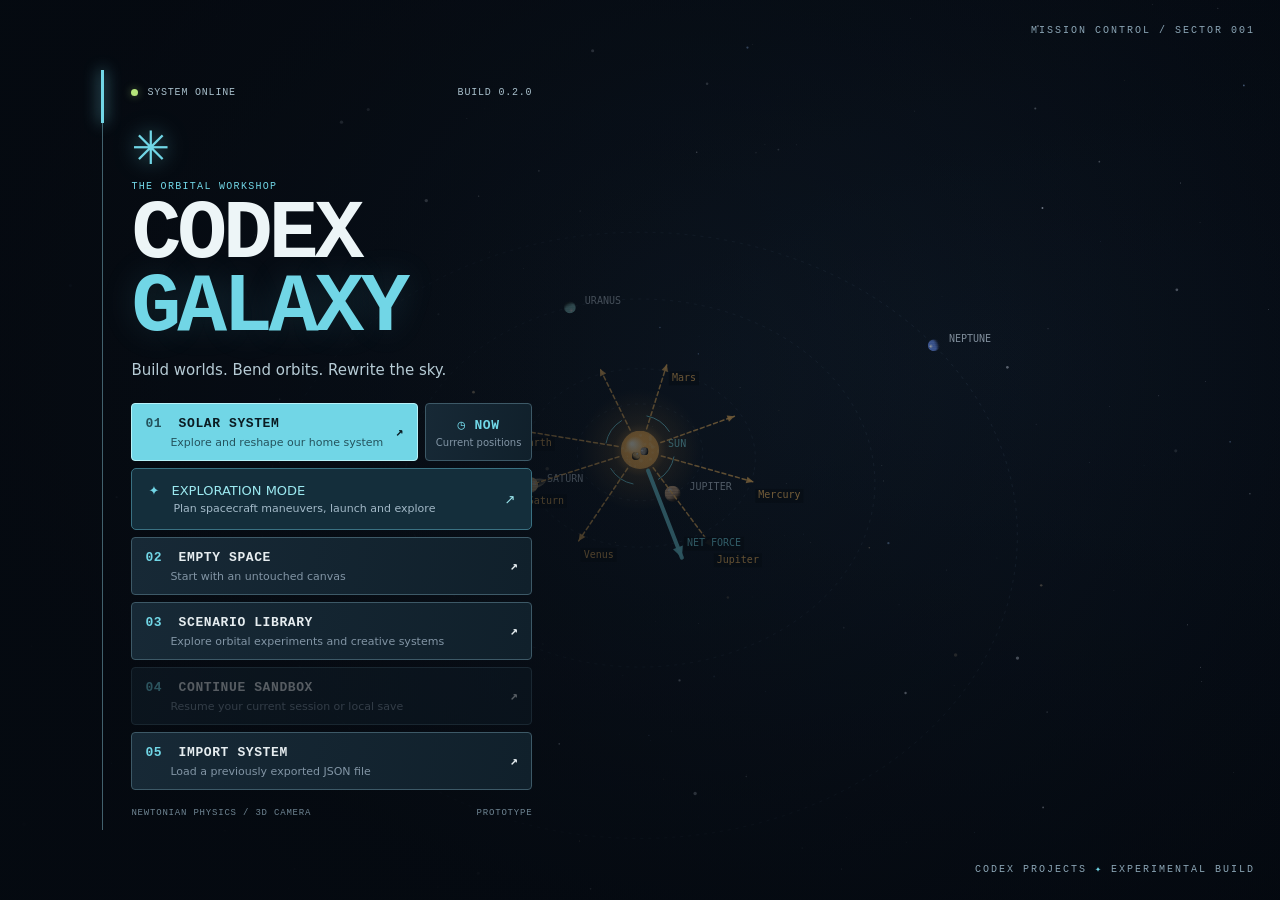
==== commit 3f9b8568: "Add exploration mode with finite-burn maneuver planning and mission replay" ====
--- a/index.html
+++ b/index.html
@@ -5,11 +5,11 @@
 <aside class="library panel" id="library"><div class="panel-head"><div><span class="eyebrow">01 // CONSTRUCTION</span><h2>Object library</h2></div><button class="icon-btn" id="collapseLibrary" title="Toggle library">−</button></div><div class="library-body"><nav class="categories" id="categories" aria-label="Object categories"></nav><div class="library-content"><div class="search"><span>⌕</span><input id="search" placeholder="Search celestial bodies" aria-label="Search objects"><button id="clearSearch" title="Clear search">×</button></div><div class="section-line"><span id="categoryTitle">ALL OBJECTS</span><span id="catalogCount"></span></div><div id="catalog" class="catalog"></div></div></div><div class="panel-foot"><span class="status-dot amber"></span> SELECT AN OBJECT TO PLACE</div></aside>
 <div class="viewtools"><button id="homeView" title="Fit current system">⌂</button><button id="gridBtn" class="active" title="Toggle orbital reference rings">◎</button><button id="trailsBtn" class="active" title="Toggle trajectory trails">〰</button><button id="labelsBtn" class="active" title="Toggle labels">Aa</button><button id="scaleBtn" title="Switch visual / physical sizes">◉</button><button id="forceBtn" class="active" title="Toggle gravitational force vectors" aria-label="Toggle gravitational force vectors" aria-pressed="true">↗</button></div>
 <aside class="inspector panel" id="inspector"><div class="panel-head"><div><span class="eyebrow">02 // TELEMETRY</span><h2>Object inspector</h2></div><button id="closeInspector" class="icon-btn" title="Toggle inspector">−</button></div><div id="inspectorBody"></div><div class="object-list-head"><span>SCENE OBJECTS</span><span id="listCount">09</span></div><div id="objectList" class="object-list"></div></aside>
-<div id="placement" class="placement" hidden><span class="status-dot amber"></span><div><strong id="placementTitle">Place object</strong><small>Click the orbital plane · Esc to cancel</small></div><label>Velocity <select id="velocityMode"><option value="orbit">Circular orbit</option><option value="stationary">Stationary</option><option value="relative">Primary velocity</option></select></label><button id="cancelPlace">×</button></div>
+<div id="placement" class="placement" hidden><div class="placement-main"><span class="status-dot amber"></span><div class="placement-copy"><strong id="placementTitle">Place object</strong><small id="placementHint">01 / Click the orbital plane · Esc to cancel</small></div><label id="velocityModeLabel">Velocity <select id="velocityMode"><option value="custom" selected>Custom vector</option><option value="orbit">Circular orbit</option><option value="stationary">Stationary</option><option value="relative">Primary velocity</option></select></label><button id="cancelPlace" title="Cancel placement" aria-label="Cancel placement">×</button></div><div id="launchControls" hidden><div class="launch-readout"><span>02 // INITIAL VELOCITY</span><strong id="launchReadout">0.00 km/s</strong></div><div class="launch-fields"><label>Speed (km/s)<input id="launchSpeed" type="number" min="0" max="10000" step="any" value="0" required></label><label>Azimuth (°)<input id="launchAzimuth" type="number" step="any" value="0" required title="+X toward +Z"></label><label>Elevation (°)<input id="launchElevation" type="number" min="-90" max="90" step="any" value="0" required title="Positive toward +Y"></label><label>Drag sensitivity<select id="launchScale"><option value="0.005">Fine · 0.005</option><option value="0.05">Low · 0.05</option><option value="0.25" selected>Normal · 0.25</option><option value="1">High · 1</option><option value="5">Extreme · 5</option></select></label></div><small id="launchComponents">VX 0 · VY 0 · VZ 0 km/s</small><small id="launchError" role="status" hidden></small><div class="launch-actions"><button id="backPlacement">← Reposition</button><button id="confirmLaunch" class="launch-confirm">Insert object ↗</button></div></div></div>
 <div class="scene-hint"><span class="crosshair">⌖</span> <span id="cameraReadout">CAM / 65 AU</span><span class="slash">/</span> Drag to orbit · Shift+drag to pan · Scroll to zoom</div>
 <footer class="timebar panel"><div class="mission"><span class="eyebrow">SIMULATION CLOCK</span><strong id="clock">DAY 0000.00</strong><small id="utcClock" hidden></small><small id="simStatus">● PAUSED</small></div><div class="time-controls"><button id="pauseBtn" class="play" title="Play or pause (Space)">▶</button><button id="slower" title="Reduce time warp">«</button><div class="warp-display"><small>TIME WARP</small><strong id="warpReadout">10×</strong></div><button id="faster" title="Increase time warp">»</button><div id="warpButtons" class="warp-buttons"></div></div><div class="time-extra"><button id="resetBtn" title="Reset simulation">↺ Reset</button><small id="stepInfo">NEWTONIAN / N-BODY</small></div></footer>
 <div id="toast" class="toast" role="status" hidden></div>
-<div id="mainMenu" class="overlay"><div class="menu-decor">MISSION CONTROL / SECTOR 001</div><main class="start-card" id="homeMenu"><div class="start-top"><span class="status-dot"></span> SYSTEM ONLINE <span>BUILD 0.2.0</span></div><div class="start-logo">✳</div><p class="eyebrow">THE ORBITAL WORKSHOP</p><h1>CODEX<br><span>GALAXY</span></h1><p class="tagline">Build worlds. Bend orbits. Rewrite the sky.</p><div class="start-options"><div class="solar-options"><button id="startSolar" class="launch"><span><b>01</b> SOLAR SYSTEM<small>Explore and reshape our home system</small></span><span>↗</span></button><button id="startNow" title="Initialize the eight planets at your device’s current time"><span>◷ NOW<small>Current positions</small></span></button></div><button id="startEmpty"><span><b>02</b> EMPTY SPACE<small>Start with an untouched canvas</small></span><span>↗</span></button><button id="browsePresets"><span><b>03</b> SCENARIO LIBRARY<small>Explore orbital experiments and creative systems</small></span><span>↗</span></button><button id="resumeBtn" disabled><span><b>04</b> CONTINUE SANDBOX<small>Resume your current session or local save</small></span><span>↗</span></button><button id="importBtn"><span><b>05</b> IMPORT SYSTEM<small>Load a previously exported JSON file</small></span><span>↗</span></button></div><div class="start-bottom"><span>NEWTONIAN PHYSICS / 3D CAMERA</span><span>PROTOTYPE</span></div></main><main class="start-card preset-card" id="presetMenu" hidden><div class="start-top"><span class="status-dot"></span> MISSION CONTROL <span>SCENARIO LIBRARY</span></div><div class="preset-heading"><div><p class="eyebrow">03 // ORBITAL EXPERIMENTS</p><h2>Choose a universe</h2></div><button id="backPresets">← Back</button></div><p class="tagline">Start from a reproducible setup, then change anything.</p><div id="presetList" class="preset-list"></div><div class="start-bottom"><span>ALL BODIES INTERACT</span><span>NEWTONIAN / N-BODY</span></div></main><div class="menu-footer">CODEX PROJECTS <span>✦</span> EXPERIMENTAL BUILD</div></div>
+<div id="mainMenu" class="overlay"><div class="menu-decor">MISSION CONTROL / SECTOR 001</div><main class="start-card" id="homeMenu"><div class="start-top"><span class="status-dot"></span> SYSTEM ONLINE <span>BUILD 0.2.0</span></div><div class="start-logo">✳</div><p class="eyebrow">THE ORBITAL WORKSHOP</p><h1>CODEX<br><span>GALAXY</span></h1><p class="tagline">Build worlds. Bend orbits. Rewrite the sky.</p><div class="start-options"><div class="solar-options"><button id="startSolar" class="launch"><span><b>01</b> SOLAR SYSTEM<small>Explore and reshape our home system</small></span><span>↗</span></button><button id="startNow" title="Initialize the eight planets at your device’s current time"><span>◷ NOW<small>Current positions</small></span></button></div><a href="exploration.html" style="display:flex;align-items:center;justify-content:space-between;padding:14px 16px;border:1px solid #3a7182;border-radius:5px;background:#142e3b;color:#9ce9f0;text-decoration:none"><span><b>✦</b> EXPLORATION MODE<small style="display:block;color:#a3b9c8;margin-top:4px">Plan spacecraft maneuvers, launch and explore</small></span><span>↗</span></a><button id="startEmpty"><span><b>02</b> EMPTY SPACE<small>Start with an untouched canvas</small></span><span>↗</span></button><button id="browsePresets"><span><b>03</b> SCENARIO LIBRARY<small>Explore orbital experiments and creative systems</small></span><span>↗</span></button><button id="resumeBtn" disabled><span><b>04</b> CONTINUE SANDBOX<small>Resume your current session or local save</small></span><span>↗</span></button><button id="importBtn"><span><b>05</b> IMPORT SYSTEM<small>Load a previously exported JSON file</small></span><span>↗</span></button></div><div class="start-bottom"><span>NEWTONIAN PHYSICS / 3D CAMERA</span><span>PROTOTYPE</span></div></main><main class="start-card preset-card" id="presetMenu" hidden><div class="start-top"><span class="status-dot"></span> MISSION CONTROL <span>SCENARIO LIBRARY</span></div><div class="preset-heading"><div><p class="eyebrow">03 // ORBITAL EXPERIMENTS</p><h2>Choose a universe</h2></div><button id="backPresets">← Back</button></div><p class="tagline">Start from a reproducible setup, then change anything.</p><div id="presetList" class="preset-list"></div><div class="start-bottom"><span>ALL BODIES INTERACT</span><span>NEWTONIAN / N-BODY</span></div></main><div class="menu-footer">CODEX PROJECTS <span>✦</span> EXPERIMENTAL BUILD</div></div>
 <div id="loading" class="overlay loading" hidden><div class="loading-card"><span class="eyebrow">CODEX GALAXY / INITIALIZATION</span><h2 id="loadingTitle">Preparing universe</h2><div class="loading-track"><div id="loadingFill"></div></div><div class="loading-meta"><span id="loadingStatus">INITIALIZING</span><strong id="loadingPercent">0%</strong></div></div></div>
 <input id="importFile" type="file" accept="application/json,.json" hidden>
 </div><script src="physics.js"></script><script src="presets.js"></script><script src="app.js"></script></body></html>
--- a/style.css
+++ b/style.css
@@ -24,3 +24,24 @@
 .force-source strong{font:10px var(--mono);white-space:nowrap}.force-source small{font:9px var(--mono)}
 .force-track{height:3px;background:#344552;align-self:center;border-radius:2px;overflow:hidden}.force-track i{display:block;height:100%;background:var(--amber)}
 @media(min-width:761px) and (max-width:1100px){.viewtools{flex-wrap:wrap;max-width:calc(100% - 535px)}}
+
+/* Two-stage object insertion and initial velocity editor */
+.placement{display:block;max-width:calc(100% - 24px)}
+.placement-main{display:flex;gap:10px;align-items:center}
+.placement-copy{flex:1;min-width:0}
+.placement-main>label{flex:none}
+.placement .placement-copy strong,.placement .placement-copy small{white-space:normal}
+.placement.aiming{width:min(455px,calc(100% - 24px));top:123px}
+#launchControls{border-top:1px solid #344552;margin-top:9px;padding-top:8px}
+.launch-readout{display:flex;justify-content:space-between;align-items:center;gap:8px;font:10px var(--mono);color:var(--muted)}
+.launch-readout strong{color:var(--green);font-size:14px}
+.launch-fields{display:grid;grid-template-columns:repeat(4,minmax(0,1fr));gap:5px;margin-top:7px}
+.placement .launch-fields label{max-width:none;min-width:0}
+.launch-fields input,.launch-fields select{width:100%;padding:5px;font:11px var(--mono)}
+#launchComponents,#launchError{white-space:normal;overflow-wrap:anywhere;line-height:1.35}
+#launchError{color:var(--amber)}
+.launch-actions{display:flex;justify-content:space-between;gap:6px;margin-top:8px}
+.placement .launch-actions button{font:11px var(--mono);padding:7px 9px}
+.placement .launch-confirm{color:#101921;background:var(--green);border-color:var(--green);font-weight:800}
+.placement .launch-confirm:hover:not(:disabled){color:#101921;background:#cbeaa5;border-color:#cbeaa5}
+@media(max-width:760px){.placement.aiming{top:85px;width:min(350px,94vw)}.launch-fields{grid-template-columns:repeat(2,minmax(0,1fr))}.placement-main{gap:6px}.placement-main>label{max-width:105px}}
